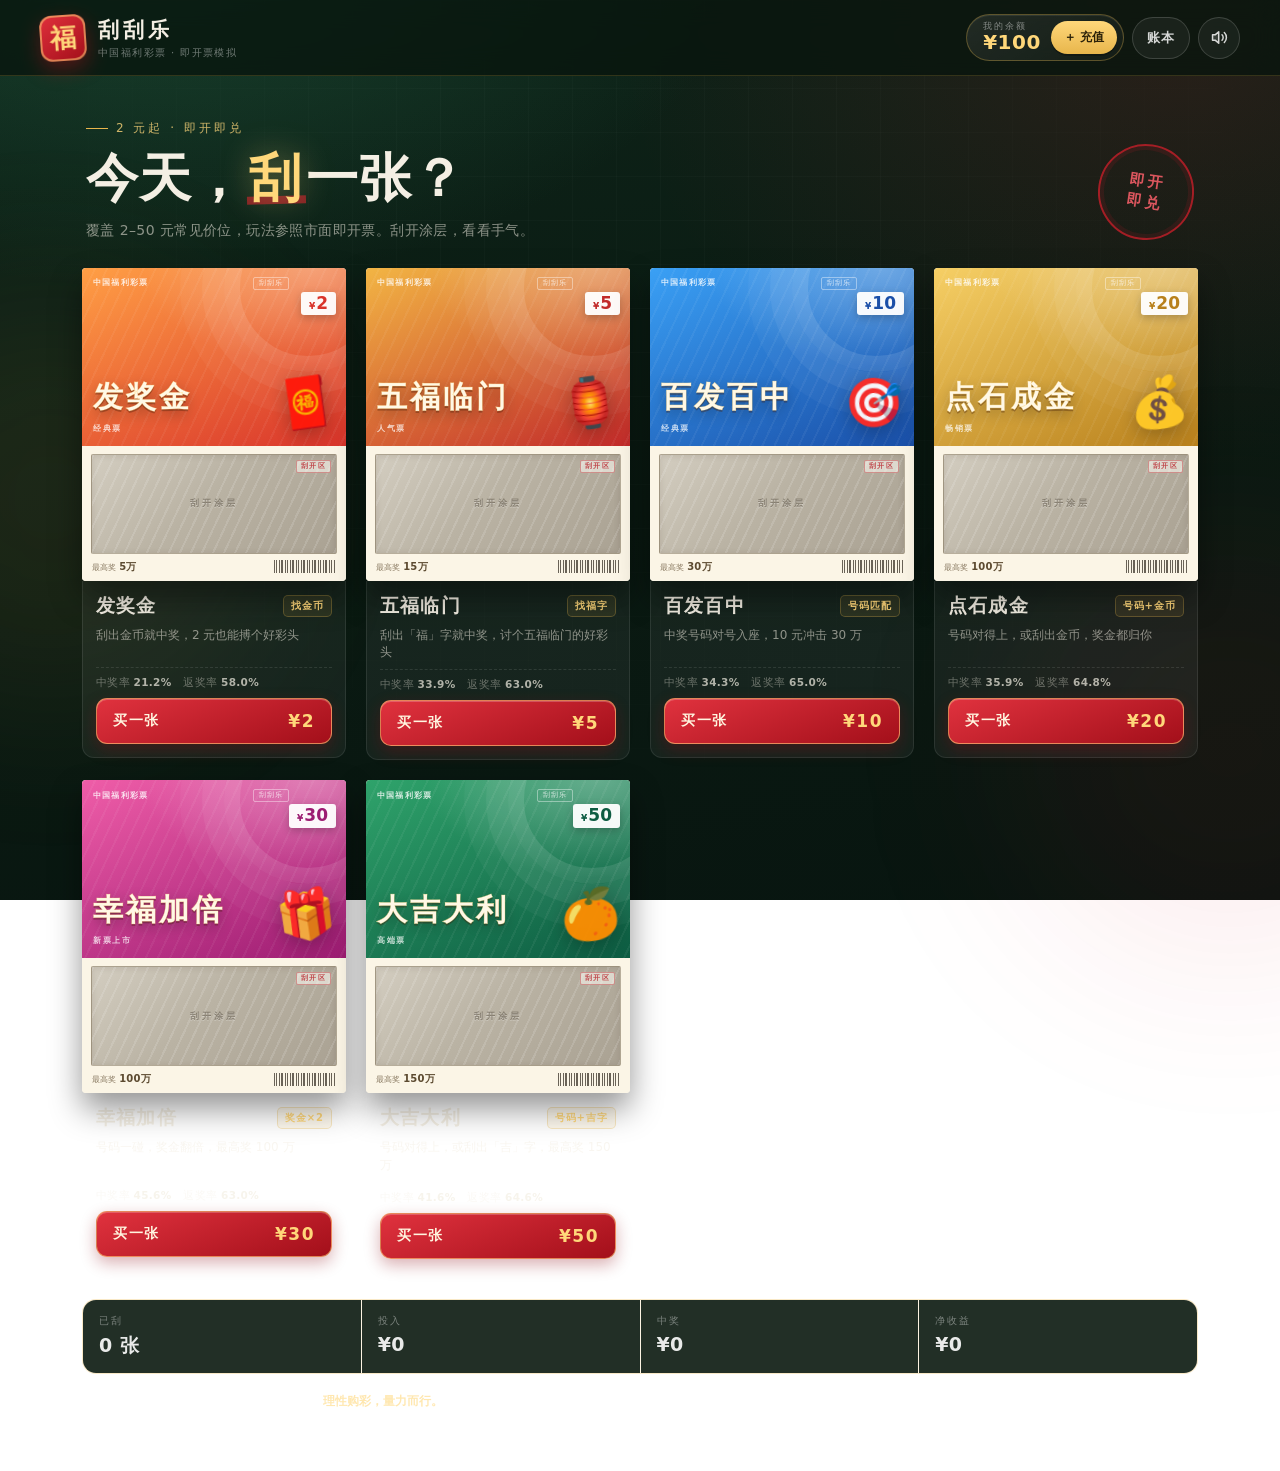
==== index.html @ f40cefd3 "feat: 福彩刮刮乐模拟器（竖版票面 + 真实玩法）" ====
<!DOCTYPE html>
<html lang="zh-CN">
<head>
  <meta charset="UTF-8">
  <meta name="viewport" content="width=device-width, initial-scale=1, viewport-fit=cover">
  <meta name="theme-color" content="#0c1f17">
  <title>福彩刮刮乐 · 模拟器</title>
  <link rel="stylesheet" href="styles.css">
</head>
<body>
  <div class="bg-glow bg-glow--left" aria-hidden="true"></div>
  <div class="bg-glow bg-glow--right" aria-hidden="true"></div>

  <header class="topbar">
    <div class="brand">
      <div class="brand-mark" aria-hidden="true">福</div>
      <div class="brand-text">
        <h1>刮刮乐</h1>
        <p>中国福利彩票 · 即开票模拟</p>
      </div>
    </div>

    <div class="topbar-actions">
      <div class="wallet" id="wallet">
        <div class="wallet-info">
          <span>我的余额</span>
          <strong id="balance">¥100</strong>
        </div>
        <button class="wallet-charge" id="btn-charge" type="button" title="模拟充值 100 元">＋ 充值</button>
      </div>
      <button class="icon-btn" id="btn-stats" type="button" title="我的刮奖账本" aria-label="打开我的刮奖账本">账本</button>
      <button class="icon-btn icon-btn--sound" id="btn-sound" type="button" title="开关音效" aria-label="关闭音效" aria-pressed="true">
        <svg viewBox="0 0 24 24" width="19" height="19" aria-hidden="true" fill="none" stroke="currentColor" stroke-width="1.9" stroke-linecap="round" stroke-linejoin="round">
          <path d="M11 4.8 6.4 8.6H3.2v6.8h3.2L11 19.2z" fill="currentColor" fill-opacity=".16"></path>
          <path class="wave" d="M15.2 8.6a4.8 4.8 0 0 1 0 6.8"></path>
          <path class="wave" d="M18.1 5.7a8.9 8.9 0 0 1 0 12.6"></path>
          <path class="mute" d="M15.4 9.4l5 5m0-5-5 5"></path>
        </svg>
      </button>
    </div>
  </header>

  <main>
    <section class="hero">
      <div class="hero-copy">
        <p class="hero-kicker"><span></span>2 元起 · 即开即兑</p>
        <h2>今天，<em>刮</em>一张？</h2>
        <p class="hero-sub">覆盖 2–50 元常见价位，玩法参照市面即开票。刮开涂层，看看手气。</p>
      </div>
      <div class="hero-seal" aria-hidden="true">
        <span>即开</span>
        <span>即兑</span>
      </div>
    </section>

    <section class="racks" id="racks" aria-label="在售刮刮乐"></section>

    <section class="ledger" aria-label="本局统计">
      <div class="ledger-item">
        <span>已刮</span>
        <b id="stat-count">0 张</b>
      </div>
      <div class="ledger-item">
        <span>投入</span>
        <b id="stat-spent">¥0</b>
      </div>
      <div class="ledger-item">
        <span>中奖</span>
        <b id="stat-won">¥0</b>
      </div>
      <div class="ledger-item">
        <span>净收益</span>
        <b id="stat-net">¥0</b>
      </div>
    </section>

    <p class="warn-note">
      <b>理性购彩，量力而行。</b>票种、面值与玩法参考市面常见即开票，图案和概率为模拟，不涉及任何真实交易；未满 18 周岁请勿购买彩票。
    </p>
  </main>

  <!-- ══════════ 刮卡弹层 ══════════ -->
  <div class="modal" id="play-modal" hidden>
    <div class="modal-backdrop" data-close-play></div>

    <div class="play-panel" role="dialog" aria-modal="true" aria-labelledby="ticket-name">
      <button class="close-btn" id="close-play" type="button" aria-label="关闭">✕</button>

      <div class="ticket" id="ticket">
        <div class="ticket-crown">
          <div class="ticket-head">
            <div class="ticket-brand">
              <span class="ticket-logo" aria-hidden="true">福</span>
              <div class="ticket-brand-text">
                <span class="ticket-brand-cn">中国福利彩票</span>
                <span class="ticket-brand-en">CHINA WELFARE LOTTERY</span>
              </div>
            </div>
            <div class="ticket-price" id="ticket-price">¥20</div>
          </div>

          <div class="ticket-title">
            <span class="ticket-series" id="ticket-series">畅销票</span>
            <h2 id="ticket-name">点石成金</h2>
            <p id="ticket-rule">中奖号码与我的号码相同，即中该号码下方所示奖金</p>
          </div>
        </div>

        <div class="ticket-scratch" id="ticket-scratch">
          <span class="scratch-tag">刮开区</span>
          <div class="ticket-face" id="ticket-face"></div>
          <canvas id="scratch-canvas" aria-label="刮开涂层"></canvas>
          <div class="scratch-hint" id="scratch-hint">
            <span class="hint-finger" aria-hidden="true">👆</span>
            <span>按住鼠标 / 手指刮开涂层</span>
          </div>
        </div>

        <div class="ticket-bottom">
          <div class="ticket-prize-line">
            <span>最高奖 <b id="ticket-top">100万</b></span>
            <span>兑奖期限 60 天</span>
          </div>
          <div class="ticket-code-row">
            <div class="barcode" id="ticket-barcode" aria-hidden="true"></div>
            <span class="ticket-sim">模拟票<br>仅供娱乐</span>
          </div>
          <div class="ticket-foot">
            <span>票号 <b id="ticket-sn">—</b></span>
            <span class="ticket-issue">中国福利彩票发行管理中心</span>
          </div>
        </div>
      </div>

      <div class="progress-line">
        <div class="progress-bar"><i id="progress-fill"></i></div>
        <span id="progress-text">已刮开 0%</span>
      </div>

      <div class="result-area" id="result-area" hidden>
        <div class="result-badge" id="result-badge"></div>
        <div class="result-actions" id="result-actions">
          <button class="btn btn-gold" id="btn-redeem" type="button" data-act="redeem">兑奖入账</button>
          <button class="btn btn-red" type="button" data-act="again">再来一张</button>
          <button class="btn btn-ghost" type="button" data-act="close">收手</button>
        </div>
      </div>
    </div>
  </div>

  <!-- ══════════ 账本弹层 ══════════ -->
  <div class="modal" id="stats-modal" hidden>
    <div class="modal-backdrop" data-close-stats></div>

    <div class="stats-panel" role="dialog" aria-modal="true" aria-labelledby="stats-title">
      <header class="stats-head">
        <div>
          <p class="stats-kicker">SCRATCH BOOK</p>
          <h2 id="stats-title">我的刮奖账本</h2>
        </div>
        <button class="close-btn close-btn--inline" id="close-stats" type="button" aria-label="关闭">✕</button>
      </header>

      <div class="stats-grid" id="stats-grid"></div>

      <section class="stats-section">
        <h3>票种战绩</h3>
        <div class="stats-table-wrap">
          <table class="stats-table">
            <thead>
              <tr><th>票种</th><th>张数</th><th>投入</th><th>中奖</th><th>净收益</th></tr>
            </thead>
            <tbody id="stats-by-ticket"></tbody>
          </table>
        </div>
      </section>

      <section class="stats-section">
        <h3>最近刮过</h3>
        <ul class="history-list" id="history-list"></ul>
      </section>

      <div class="stats-actions">
        <button class="btn btn-gold" id="btn-charge-stats" type="button">模拟充值 ¥100</button>
        <button class="btn btn-ghost" id="btn-reset" type="button">清空记录，重新开始</button>
      </div>

      <p class="stats-note">余额与记录仅保存在本机浏览器（localStorage）中。关闭页面不会丢失。</p>
    </div>
  </div>

  <div class="toast" id="toast" role="status" aria-live="polite"></div>
  <canvas class="confetti" id="confetti" aria-hidden="true"></canvas>

  <script src="app.js"></script>
</body>
</html>
---- styles.css ----
/* ═══════════════════════════════════════════════
   福彩刮刮乐 · 模拟器
   ═══════════════════════════════════════════════ */

:root {
  --bg: #0b1d14;
  --bg-soft: #10281c;
  --paper: #fbf5e6;
  --paper-warm: #f4ead4;
  --ink: #2b2318;
  --ink-soft: #6f624f;
  --red: #d21f2b;
  --red-deep: #9c1019;
  --gold: #e8b64c;
  --gold-light: #ffd77a;
  --gold-deep: #b58522;
  --green: #3fae7a;
  --line: rgba(43, 35, 24, 0.12);
  --radius: 16px;
  --shadow-lg: 0 30px 70px rgba(0, 0, 0, 0.5);
  --font-sans: "PingFang SC", "Hiragino Sans GB", "Microsoft YaHei",
    "Noto Sans SC", system-ui, -apple-system, sans-serif;
  --font-num: "Bahnschrift", "DIN Alternate", "Segoe UI", "PingFang SC",
    system-ui, sans-serif;
}

*,
*::before,
*::after {
  box-sizing: border-box;
}

[hidden] {
  display: none !important;
}

html {
  -webkit-text-size-adjust: 100%;
}

body {
  margin: 0;
  min-height: 100vh;
  background:
    radial-gradient(1000px 600px at 12% -8%, rgba(46, 128, 90, 0.35), transparent 60%),
    radial-gradient(900px 700px at 92% 4%, rgba(210, 31, 43, 0.14), transparent 62%),
    linear-gradient(170deg, #0e2419 0%, #0a1a12 55%, #081510 100%);
  background-attachment: fixed;
  color: #f4efe4;
  font-family: var(--font-sans);
  -webkit-font-smoothing: antialiased;
  overflow-x: hidden;
}

body::before {
  content: "";
  position: fixed;
  inset: 0;
  pointer-events: none;
  z-index: 0;
  background-image:
    linear-gradient(rgba(255, 255, 255, 0.018) 1px, transparent 1px),
    linear-gradient(90deg, rgba(255, 255, 255, 0.018) 1px, transparent 1px);
  background-size: 44px 44px;
  mask-image: radial-gradient(circle at 50% 20%, #000 20%, transparent 78%);
}

body.is-locked {
  overflow: hidden;
}

.bg-glow {
  position: fixed;
  border-radius: 50%;
  filter: blur(90px);
  pointer-events: none;
  z-index: 0;
  opacity: 0.5;
}

.bg-glow--left {
  width: 420px;
  height: 420px;
  left: -160px;
  top: 32%;
  background: rgba(232, 182, 76, 0.16);
}

.bg-glow--right {
  width: 460px;
  height: 460px;
  right: -180px;
  bottom: -80px;
  background: rgba(210, 31, 43, 0.14);
}

button {
  font-family: inherit;
  color: inherit;
}

/* ─────────── 顶部栏 ─────────── */

.topbar {
  position: sticky;
  top: 0;
  z-index: 30;
  display: flex;
  align-items: center;
  justify-content: space-between;
  gap: 16px;
  flex-wrap: wrap;
  padding: 14px clamp(16px, 4vw, 40px);
  background: rgba(8, 21, 14, 0.78);
  border-bottom: 1px solid rgba(232, 182, 76, 0.18);
  backdrop-filter: blur(14px);
  -webkit-backdrop-filter: blur(14px);
}

.brand {
  display: flex;
  align-items: center;
  gap: 12px;
}

.brand-mark {
  width: 46px;
  height: 46px;
  display: grid;
  place-items: center;
  border-radius: 12px;
  background: linear-gradient(145deg, #e0303c, #a30f1a);
  color: var(--gold-light);
  font-size: 26px;
  font-weight: 900;
  box-shadow:
    inset 0 0 0 2px rgba(255, 215, 122, 0.55),
    0 8px 20px rgba(163, 15, 26, 0.45);
  transform: rotate(-4deg);
}

.brand-text h1 {
  margin: 0;
  font-size: 21px;
  letter-spacing: 4px;
  font-weight: 900;
}

.brand-text p {
  margin: 2px 0 0;
  font-size: 10px;
  letter-spacing: 1.4px;
  color: rgba(255, 255, 255, 0.42);
}

.topbar-actions {
  display: flex;
  align-items: center;
  gap: 8px;
  flex-wrap: wrap;
}

.wallet {
  display: flex;
  align-items: center;
  gap: 10px;
  padding: 6px 6px 6px 16px;
  border-radius: 999px;
  background: linear-gradient(145deg, rgba(255, 255, 255, 0.09), rgba(255, 255, 255, 0.03));
  border: 1px solid rgba(232, 182, 76, 0.32);
  box-shadow: inset 0 1px 0 rgba(255, 255, 255, 0.08);
}

.wallet-info {
  display: flex;
  flex-direction: column;
  line-height: 1.15;
}

.wallet-info span {
  font-size: 9px;
  letter-spacing: 2px;
  color: rgba(255, 255, 255, 0.45);
}

.wallet-info strong {
  font-family: var(--font-num);
  font-size: 20px;
  color: var(--gold-light);
  letter-spacing: 0.5px;
}

.wallet.is-bumping strong {
  animation: bump 0.5s ease;
}

.wallet.is-shaking {
  animation: shake 0.4s ease;
  border-color: rgba(224, 71, 82, 0.8);
}

.wallet-charge {
  border: 0;
  border-radius: 999px;
  padding: 8px 13px;
  font-size: 12px;
  font-weight: 700;
  cursor: pointer;
  color: #2b2109;
  background: linear-gradient(180deg, var(--gold-light), var(--gold));
  box-shadow: 0 2px 0 rgba(0, 0, 0, 0.25);
  transition: transform 0.15s ease, filter 0.15s ease;
}

.wallet-charge:hover {
  filter: brightness(1.06);
  transform: translateY(-1px);
}

.wallet-charge:active {
  transform: translateY(1px);
}

.icon-btn {
  height: 42px;
  min-width: 42px;
  padding: 0 14px;
  border-radius: 999px;
  border: 1px solid rgba(255, 255, 255, 0.16);
  background: rgba(255, 255, 255, 0.05);
  color: rgba(255, 255, 255, 0.82);
  font-size: 13px;
  font-weight: 600;
  letter-spacing: 1px;
  cursor: pointer;
  transition: background 0.15s ease, border-color 0.15s ease, transform 0.15s ease;
}

.icon-btn:hover {
  background: rgba(255, 255, 255, 0.1);
  border-color: rgba(232, 182, 76, 0.5);
}

.icon-btn:active {
  transform: scale(0.96);
}

.icon-btn--sound {
  display: grid;
  place-items: center;
  padding: 0;
  min-width: 42px;
}

.icon-btn--sound svg {
  display: block;
}

.icon-btn--sound .wave,
.icon-btn--sound .mute {
  transition: opacity 0.15s ease;
}

.icon-btn--sound .mute {
  opacity: 0;
}

.icon-btn--sound.is-off .wave {
  opacity: 0;
}

.icon-btn--sound.is-off .mute {
  opacity: 1;
}

.icon-btn.is-off {
  opacity: 0.55;
}

/* ─────────── 主体 ─────────── */

main {
  position: relative;
  z-index: 1;
  width: min(1180px, 100%);
  margin: 0 auto;
  padding: clamp(22px, 4vw, 44px) clamp(16px, 4vw, 32px) 40px;
}

.hero {
  display: flex;
  align-items: flex-end;
  justify-content: space-between;
  gap: 24px;
  margin-bottom: 28px;
  padding: 0 4px;
}

.hero-kicker {
  display: flex;
  align-items: center;
  gap: 8px;
  margin: 0 0 12px;
  font-size: 12px;
  letter-spacing: 3px;
  color: rgba(255, 215, 122, 0.8);
}

.hero-kicker span {
  width: 22px;
  height: 1px;
  background: var(--gold);
  display: inline-block;
}

.hero h2 {
  margin: 0;
  font-size: clamp(34px, 5.2vw, 52px);
  line-height: 1.12;
  letter-spacing: 1px;
  font-weight: 900;
}

.hero h2 em {
  font-style: normal;
  color: var(--gold-light);
  position: relative;
  padding: 0 4px;
  text-shadow: 0 0 32px rgba(255, 215, 122, 0.4);
}

.hero h2 em::after {
  content: "";
  position: absolute;
  left: 2px;
  right: 0;
  bottom: 4px;
  height: 8px;
  background: rgba(210, 31, 43, 0.6);
  z-index: -1;
  transform: rotate(-1.5deg);
}

.hero-sub {
  margin: 14px 0 0;
  font-size: 14px;
  color: rgba(244, 239, 228, 0.55);
  letter-spacing: 0.4px;
}

.hero-seal {
  flex: none;
  width: 96px;
  height: 96px;
  display: grid;
  place-content: center;
  gap: 2px;
  border: 2px solid rgba(210, 31, 43, 0.75);
  border-radius: 50%;
  color: rgba(230, 90, 98, 0.95);
  font-size: 15px;
  font-weight: 900;
  letter-spacing: 3px;
  text-align: center;
  transform: rotate(8deg);
  box-shadow: inset 0 0 0 4px rgba(210, 31, 43, 0.12);
  animation: sealFloat 6s ease-in-out infinite;
}

/* ─────────── 票架 ─────────── */

.racks {
  display: grid;
  grid-template-columns: repeat(auto-fill, minmax(252px, 1fr));
  gap: 18px;
}

.ticket-card {
  position: relative;
  display: flex;
  flex-direction: column;
  border-radius: var(--radius);
  overflow: hidden;
  background: var(--paper);
  color: var(--ink);
  box-shadow:
    0 1px 0 rgba(255, 255, 255, 0.5) inset,
    0 18px 40px rgba(0, 0, 0, 0.38);
  transform: translateY(0);
  transition: transform 0.22s ease, box-shadow 0.22s ease;
  animation: cardIn 0.5s cubic-bezier(0.2, 0.7, 0.3, 1) both;
  animation-delay: calc(var(--i, 0) * 55ms);
}

.ticket-card:hover {
  transform: translateY(-5px);
  box-shadow:
    0 1px 0 rgba(255, 255, 255, 0.5) inset,
    0 26px 52px rgba(0, 0, 0, 0.46);
}

.card-art {
  position: relative;
  height: 126px;
  overflow: hidden;
  background:
    radial-gradient(120% 140% at 82% 18%, rgba(255, 255, 255, 0.34), transparent 52%),
    linear-gradient(135deg, var(--a), var(--b));
  isolation: isolate;
}

.card-art::before {
  content: "";
  position: absolute;
  width: 190px;
  height: 190px;
  right: -58px;
  bottom: -96px;
  border-radius: 50%;
  border: 16px solid rgba(255, 255, 255, 0.13);
  box-shadow:
    0 0 0 22px rgba(255, 255, 255, 0.07),
    0 0 0 44px rgba(255, 255, 255, 0.045);
}

.card-art::after {
  content: "";
  position: absolute;
  inset: 0;
  background-image: repeating-linear-gradient(
    115deg,
    rgba(255, 255, 255, 0.07) 0 2px,
    transparent 2px 11px
  );
  mix-blend-mode: overlay;
}

.card-emoji {
  position: absolute;
  right: 58px;
  top: 50%;
  transform: translateY(-50%) rotate(-8deg);
  font-size: 62px;
  line-height: 1;
  filter: drop-shadow(0 8px 14px rgba(0, 0, 0, 0.28));
  z-index: 1;
}

.card-price {
  position: absolute;
  top: 12px;
  right: 12px;
  z-index: 2;
  display: flex;
  align-items: baseline;
  gap: 1px;
  padding: 5px 11px 6px;
  border-radius: 10px;
  background: rgba(255, 255, 255, 0.94);
  color: var(--b);
  font-family: var(--font-num);
  font-size: 24px;
  font-weight: 800;
  line-height: 1;
  box-shadow: 0 6px 16px rgba(0, 0, 0, 0.22);
}

.card-price i {
  font-style: normal;
  font-size: 13px;
  font-weight: 700;
}

.card-series {
  position: absolute;
  left: 14px;
  top: 14px;
  z-index: 2;
  font-size: 10px;
  letter-spacing: 1.6px;
  font-weight: 700;
  color: rgba(255, 255, 255, 0.85);
  padding: 4px 8px;
  border: 1px solid rgba(255, 255, 255, 0.32);
  border-radius: 5px;
  backdrop-filter: blur(4px);
}

.card-badge {
  position: absolute;
  left: 14px;
  bottom: 12px;
  z-index: 2;
  padding: 4px 10px;
  font-size: 11px;
  color: #4a3510;
  background: linear-gradient(180deg, #ffe9a9, #f2c65e);
  border-radius: 999px;
  box-shadow: 0 4px 12px rgba(0, 0, 0, 0.25);
}

.card-badge b {
  font-family: var(--font-num);
  font-size: 13px;
  letter-spacing: 0.3px;
}

.card-body {
  display: flex;
  flex-direction: column;
  flex: 1;
  gap: 10px;
  padding: 15px 16px 16px;
}

.card-title-row {
  display: flex;
  align-items: center;
  justify-content: space-between;
  gap: 8px;
}

.card-title-row h3 {
  margin: 0;
  font-size: 21px;
  letter-spacing: 1.5px;
  font-weight: 900;
  color: #2a2014;
}

.card-play {
  flex: none;
  font-size: 10px;
  letter-spacing: 1px;
  color: var(--b);
  background: color-mix(in srgb, var(--a) 12%, transparent);
  border: 1px solid color-mix(in srgb, var(--a) 26%, transparent);
  padding: 3px 7px;
  border-radius: 5px;
  font-weight: 700;
}

.card-tagline {
  margin: 0;
  min-height: 2.9em;
  font-size: 12.5px;
  line-height: 1.45;
  color: var(--ink-soft);
}

.card-meta {
  display: flex;
  gap: 12px;
  font-size: 10.5px;
  color: #8a7a62;
  letter-spacing: 0.3px;
  border-top: 1px dashed rgba(43, 35, 24, 0.14);
  padding-top: 8px;
}

.card-meta b {
  color: #5c4a30;
  font-weight: 700;
}

.buy-btn {
  margin-top: auto;
  display: flex;
  align-items: center;
  justify-content: space-between;
  gap: 8px;
  width: 100%;
  min-height: 46px;
  padding: 0 16px;
  border: 1px solid rgba(255, 215, 122, 0.55);
  border-radius: 11px;
  background: linear-gradient(160deg, #e0323e, #a30f1a);
  color: #fff5df;
  font-size: 14px;
  font-weight: 800;
  letter-spacing: 1.5px;
  cursor: pointer;
  box-shadow:
    inset 0 1px 0 rgba(255, 255, 255, 0.22),
    0 6px 16px rgba(140, 12, 22, 0.32);
  transition: filter 0.16s ease, transform 0.16s ease;
}

.buy-btn b {
  font-family: var(--font-num);
  font-size: 17px;
  color: var(--gold-light);
}

.buy-btn:hover {
  filter: brightness(1.08);
  transform: translateY(-1px);
}

.buy-btn:active {
  transform: translateY(1px);
}

.buy-btn.is-insufficient {
  background: linear-gradient(160deg, #4a453c, #2f2b25);
  border-color: rgba(255, 255, 255, 0.1);
  color: rgba(255, 255, 255, 0.5);
  box-shadow: none;
}

.buy-btn.is-insufficient b {
  color: rgba(255, 255, 255, 0.35);
}

/* ─────────── 统计条 ─────────── */

.ledger {
  display: grid;
  grid-template-columns: repeat(4, 1fr);
  gap: 1px;
  margin-top: 26px;
  border-radius: 14px;
  overflow: hidden;
  background: rgba(232, 182, 76, 0.16);
  border: 1px solid rgba(232, 182, 76, 0.18);
}

.ledger-item {
  display: flex;
  flex-direction: column;
  gap: 5px;
  padding: 14px 16px;
  background: rgba(10, 26, 18, 0.9);
}

.ledger-item span {
  font-size: 10px;
  letter-spacing: 2px;
  color: rgba(255, 255, 255, 0.4);
}

.ledger-item b {
  font-family: var(--font-num);
  font-size: 19px;
  letter-spacing: 0.4px;
  color: rgba(255, 255, 255, 0.9);
}

.ledger-item b.is-gain {
  color: #6fe0a8;
}

.ledger-item b.is-loss {
  color: #ff8b93;
}

.warn-note {
  margin: 18px auto 0;
  max-width: 640px;
  text-align: center;
  font-size: 11.5px;
  line-height: 1.7;
  color: rgba(255, 255, 255, 0.34);
}

.warn-note b {
  color: rgba(255, 215, 122, 0.6);
  font-weight: 600;
}

/* ─────────── 弹层通用 ─────────── */

.modal {
  position: fixed;
  inset: 0;
  z-index: 50;
  display: grid;
  place-items: center;
  padding: clamp(8px, 3vw, 24px);
  overflow-y: auto;
  overscroll-behavior: contain;
}

.modal-backdrop {
  position: fixed;
  inset: 0;
  background: rgba(4, 12, 8, 0.8);
  backdrop-filter: blur(7px);
  -webkit-backdrop-filter: blur(7px);
  animation: fadeIn 0.25s ease both;
}

.play-panel {
  position: relative;
  z-index: 1;
  width: min(660px, 100%);
  -webkit-user-select: none;
  user-select: none;
  max-height: calc(100dvh - 24px);
  overflow-y: auto;
  padding: 34px 18px 18px;
  border-radius: 22px;
  background:
    radial-gradient(120% 80% at 50% 0%, rgba(232, 182, 76, 0.13), transparent 60%),
    rgba(9, 23, 16, 0.94);
  border: 1px solid rgba(232, 182, 76, 0.26);
  box-shadow: var(--shadow-lg);
  animation: panelIn 0.32s cubic-bezier(0.2, 0.8, 0.3, 1) both;
  scrollbar-width: thin;
}

.close-btn {
  position: absolute;
  top: 8px;
  right: 10px;
  z-index: 6;
  width: 30px;
  height: 30px;
  display: grid;
  place-items: center;
  border: 1px solid rgba(255, 255, 255, 0.14);
  border-radius: 50%;
  background: rgba(255, 255, 255, 0.06);
  color: rgba(255, 255, 255, 0.65);
  font-size: 13px;
  cursor: pointer;
  transition: background 0.15s ease, color 0.15s ease;
}

.close-btn:hover {
  background: rgba(255, 255, 255, 0.14);
  color: #fff;
}

.close-btn--inline {
  position: static;
  flex: none;
  width: 34px;
  height: 34px;
  border-color: rgba(43, 35, 24, 0.16);
  color: #6f624f;
  background: rgba(43, 35, 24, 0.05);
}

.close-btn--inline:hover {
  background: rgba(43, 35, 24, 0.1);
  color: #2b2318;
}

/* ─────────── 票面 ─────────── */

.ticket {
  position: relative;
  border-radius: 14px;
  padding: 14px 16px 12px;
  background:
    radial-gradient(120% 100% at 50% 0%, #fffdf6, transparent 55%),
    repeating-linear-gradient(
      0deg,
      transparent 0 23px,
      rgba(120, 95, 55, 0.028) 23px 24px
    ),
    var(--paper);
  color: var(--ink);
  box-shadow:
    inset 0 0 0 1px rgba(255, 255, 255, 0.7),
    inset 0 0 60px rgba(196, 160, 95, 0.14),
    0 14px 34px rgba(0, 0, 0, 0.35);
}

.ticket::before,
.ticket::after {
  content: "";
  position: absolute;
  top: 50%;
  width: 16px;
  height: 16px;
  border-radius: 50%;
  background: #0b1d14;
  box-shadow: inset 0 0 0 1px rgba(232, 182, 76, 0.2);
  transform: translateY(-50%);
  z-index: 3;
  pointer-events: none;
}

.ticket::before {
  left: -8px;
}

.ticket::after {
  right: -8px;
}

.ticket-head {
  display: flex;
  align-items: center;
  justify-content: space-between;
  gap: 12px;
  padding-bottom: 8px;
  border-bottom: 1px solid rgba(210, 31, 43, 0.16);
}

.ticket-brand {
  display: flex;
  flex-direction: column;
  gap: 1px;
  line-height: 1.2;
}

.ticket-brand-cn {
  font-size: 12px;
  font-weight: 800;
  letter-spacing: 3px;
  color: var(--red);
}

.ticket-brand-en {
  font-size: 7px;
  letter-spacing: 1.3px;
  color: #a99a80;
}

.ticket-price {
  padding: 3px 12px;
  border-radius: 7px;
  background: linear-gradient(160deg, var(--red), var(--red-deep));
  color: var(--gold-light);
  font-family: var(--font-num);
  font-size: 19px;
  font-weight: 800;
  letter-spacing: 0.5px;
  box-shadow: 0 3px 8px rgba(156, 16, 25, 0.28);
}

.ticket-title {
  padding: 10px 0 12px;
  text-align: center;
}

.ticket-title h2 {
  margin: 0;
  font-size: clamp(24px, 4.6vw, 32px);
  font-weight: 900;
  letter-spacing: 6px;
  color: var(--ticket-accent, var(--red));
  text-shadow: 0 1px 0 rgba(255, 255, 255, 0.7);
}

.ticket-title p {
  margin: 5px 0 0;
  font-size: 11px;
  line-height: 1.5;
  color: #8a7a62;
  letter-spacing: 0.4px;
}

.scratch-tag {
  position: absolute;
  top: 9px;
  right: 10px;
  z-index: 4;
  padding: 3px 8px;
  border: 1px solid rgba(210, 31, 43, 0.42);
  border-radius: 4px;
  background: rgba(255, 253, 246, 0.62);
  color: rgba(184, 28, 36, 0.85);
  font-size: 9px;
  font-weight: 800;
  letter-spacing: 2px;
  pointer-events: none;
}

.ticket-scratch {
  position: relative;
  min-height: 282px;
  border-radius: 11px;
  overflow: hidden;
  background:
    radial-gradient(90% 90% at 50% 0%, #fffdf7, transparent 70%),
    #efe5cf;
  box-shadow:
    inset 0 0 0 1px rgba(150, 120, 70, 0.2),
    inset 0 2px 10px rgba(150, 120, 70, 0.1);
}

.ticket-face {
  min-height: 282px;
  padding: 13px;
  animation: faceIn 0.4s ease both;
}

#scratch-canvas {
  position: absolute;
  inset: 0;
  width: 100%;
  height: 100%;
  z-index: 2;
  border-radius: inherit;
  touch-action: none;
  cursor: crosshair;
  transition: opacity 0.36s ease, transform 0.36s ease, filter 0.36s ease;
}

#scratch-canvas.is-fading {
  opacity: 0;
  transform: scale(1.025);
  filter: blur(3px);
  pointer-events: none;
}

.scratch-hint {
  position: absolute;
  left: 50%;
  bottom: 12px;
  z-index: 3;
  transform: translateX(-50%);
  display: flex;
  align-items: center;
  gap: 7px;
  padding: 7px 14px;
  border-radius: 999px;
  background: rgba(24, 20, 14, 0.55);
  color: rgba(255, 255, 255, 0.9);
  font-size: 11.5px;
  letter-spacing: 0.6px;
  white-space: nowrap;
  pointer-events: none;
  backdrop-filter: blur(3px);
  animation: hintPulse 2s ease-in-out infinite;
}

.hint-finger {
  font-size: 15px;
  animation: fingerSwipe 1.6s ease-in-out infinite;
}

.ticket-foot {
  display: flex;
  align-items: center;
  justify-content: space-between;
  gap: 12px;
  padding-top: 9px;
  margin-top: 10px;
  border-top: 1px dashed rgba(43, 35, 24, 0.18);
  font-size: 10.5px;
  color: #9b8b71;
  letter-spacing: 0.4px;
}

.ticket-foot b {
  color: #5c4a30;
  font-family: var(--font-num);
  letter-spacing: 1px;
  font-weight: 700;
}

.foot-mid {
  color: #b3a488;
}

/* ─────────── 三种玩法票面 ─────────── */

.play-mat {
  display: flex;
  flex-direction: column;
  gap: 8px;
  min-height: 254px;
  justify-content: center;
}

.match-head {
  display: flex;
  align-items: stretch;
  gap: 8px;
}

.match-head .win-row {
  flex: 1;
  min-width: 0;
}

.multi-box {
  flex: none;
  display: flex;
  flex-direction: column;
  align-items: center;
  justify-content: center;
  gap: 1px;
  min-width: 74px;
  padding: 3px 9px;
  border-radius: 10px;
  border: 1px solid rgba(163, 35, 125, 0.3);
  background: linear-gradient(160deg, #fbe1ec, #f3c0d8);
}

.multi-box span {
  font-size: 9px;
  letter-spacing: 1.5px;
  color: #93416d;
}

.multi-box b {
  font-family: var(--font-num);
  font-size: 21px;
  line-height: 1.1;
  color: #a3237d;
}

.win-row {
  display: flex;
  align-items: center;
  justify-content: center;
  gap: 12px;
  padding: 7px 12px;
  border: 1px dashed rgba(210, 31, 43, 0.38);
  border-radius: 10px;
  background: linear-gradient(90deg, rgba(210, 31, 43, 0.06), rgba(232, 182, 76, 0.16));
}

.win-label {
  font-size: 11px;
  font-weight: 800;
  letter-spacing: 2px;
  color: var(--red);
}

.win-bubble {
  font-family: var(--font-num);
  font-size: 25px;
  font-weight: 800;
  letter-spacing: 2px;
  color: #fff7e6;
  background: linear-gradient(160deg, #dd2a36, #a30f1a);
  padding: 0 12px;
  border-radius: 7px;
  box-shadow: 0 3px 8px rgba(156, 16, 25, 0.25);
}

.my-label {
  text-align: center;
  font-size: 10px;
  letter-spacing: 3px;
  color: #a08f73;
  margin-top: 1px;
}

.num-grid {
  display: grid;
  grid-template-columns: repeat(3, 1fr);
  gap: 8px;
}

.num-grid.is-four {
  grid-template-columns: repeat(4, 1fr);
  gap: 7px;
}

.num-grid.is-four .num-cell {
  min-height: 56px;
  padding: 5px 2px;
}

.num-grid.is-four .num {
  font-size: 18px;
  letter-spacing: 0.5px;
}

.num-grid.is-four .amt {
  font-size: 9.5px;
}

.num-cell,
.symbol-cell {
  display: flex;
  flex-direction: column;
  align-items: center;
  justify-content: center;
  gap: 2px;
  min-height: 62px;
  padding: 6px 4px;
  border: 1px solid #e7dcc4;
  border-radius: 9px;
  background: #fffdf6;
  box-shadow: inset 0 1px 0 #fff;
}

.num {
  font-family: var(--font-num);
  font-size: 21px;
  font-weight: 800;
  letter-spacing: 1.5px;
  color: #3a2f20;
  line-height: 1;
}

.amt {
  font-family: var(--font-num);
  font-size: 10.5px;
  font-weight: 700;
  color: #ad8936;
  letter-spacing: 0.2px;
}

.symbol-grid {
  display: grid;
  grid-template-columns: repeat(3, 1fr);
  gap: 9px;
  align-content: center;
  min-height: 254px;
}

.symbol-cell {
  min-height: 78px;
  gap: 4px;
}

.sym {
  font-size: 27px;
  line-height: 1.1;
  filter: drop-shadow(0 2px 2px rgba(0, 0, 0, 0.12));
}

.sym.is-char {
  font-family: "STKaiti", "KaiTi", "Songti SC", "SimSun", serif;
  font-size: 30px;
  font-weight: 700;
  line-height: 1;
  color: #a5762a;
}

.symbol-cell.is-hit .sym.is-char {
  color: #b81c24;
}

.find-mat {
  display: flex;
  flex-direction: column;
  justify-content: center;
  gap: 9px;
  min-height: 254px;
}

.find-hint {
  margin: 0;
  text-align: center;
  font-size: 10.5px;
  letter-spacing: 1.5px;
  color: #a08f73;
}

.find-grid {
  display: grid;
  grid-template-columns: repeat(3, 1fr);
  gap: 9px;
}

.find-grid .symbol-cell {
  min-height: 72px;
}

.bonus-row {
  display: grid;
  grid-template-columns: 32px 1fr;
  align-items: center;
  gap: 7px;
  margin-top: 1px;
}

.bonus-label {
  font-size: 9px;
  line-height: 1.3;
  letter-spacing: 1px;
  text-align: center;
  color: #a08f73;
  writing-mode: vertical-rl;
}

.bonus-grid {
  display: grid;
  grid-template-columns: repeat(2, 1fr);
  gap: 7px;
}

.bonus-cell {
  min-height: 54px;
}

.triple-grid {
  display: flex;
  flex-direction: column;
  gap: 8px;
  justify-content: center;
  min-height: 254px;
}

.triple-row {
  display: grid;
  grid-template-columns: repeat(3, 1fr) auto;
  align-items: center;
  gap: 4px;
  padding: 5px 10px;
  border: 1px solid #e7dcc4;
  border-radius: 9px;
  background: #fffdf6;
  box-shadow: inset 0 1px 0 #fff;
}

.tsym {
  text-align: center;
  font-size: 24px;
  line-height: 1.2;
  filter: drop-shadow(0 2px 2px rgba(0, 0, 0, 0.1));
}

.row-amt {
  font-family: var(--font-num);
  font-size: 11.5px;
  font-weight: 800;
  color: #ad8936;
  text-align: right;
  min-width: 66px;
}

.num-cell.is-hit,
.symbol-cell.is-hit,
.triple-row.is-hit {
  border-color: rgba(232, 182, 76, 0.9);
  background: linear-gradient(180deg, #fff9e3, #ffe9a9);
  box-shadow:
    0 0 0 2px rgba(232, 182, 76, 0.35),
    0 6px 16px rgba(200, 150, 45, 0.3),
    inset 0 1px 0 #fffdf2;
}

.ticket.is-settled .num-cell.is-hit,
.ticket.is-settled .symbol-cell.is-hit,
.ticket.is-settled .triple-row.is-hit {
  animation: hitPop 0.55s cubic-bezier(0.2, 1.4, 0.4, 1) both;
}

/* ─────────── 进度 & 结果 ─────────── */

.progress-line {
  display: flex;
  align-items: center;
  gap: 10px;
  margin-top: 12px;
  padding: 0 4px;
  font-size: 11px;
  letter-spacing: 0.6px;
  color: rgba(255, 255, 255, 0.5);
}

.progress-bar {
  flex: 1;
  height: 5px;
  border-radius: 99px;
  background: rgba(255, 255, 255, 0.1);
  overflow: hidden;
}

.progress-bar i {
  display: block;
  width: 0;
  height: 100%;
  border-radius: inherit;
  background: linear-gradient(90deg, #e8a33c, #ffd77a);
  box-shadow: 0 0 10px rgba(255, 215, 122, 0.6);
  transition: width 0.18s ease;
}

.result-area {
  margin-top: 12px;
  padding: 12px;
  border-radius: 14px;
  background: rgba(255, 255, 255, 0.04);
  border: 1px solid rgba(255, 255, 255, 0.08);
  animation: resultIn 0.34s cubic-bezier(0.2, 0.8, 0.3, 1) both;
}

.result-area.is-win {
  border-color: rgba(232, 182, 76, 0.5);
  background:
    radial-gradient(120% 140% at 50% 0%, rgba(232, 182, 76, 0.22), transparent 65%),
    rgba(232, 182, 76, 0.06);
  box-shadow: 0 0 34px rgba(232, 182, 76, 0.12);
}

.result-badge {
  display: flex;
  align-items: center;
  justify-content: center;
  gap: 12px;
  flex-wrap: wrap;
  padding: 2px 0 10px;
  text-align: center;
}

.result-kicker {
  font-size: 13px;
  font-weight: 800;
  letter-spacing: 3px;
  color: rgba(255, 255, 255, 0.65);
}

.result-area.is-win .result-kicker {
  color: var(--gold-light);
}

.result-amount {
  font-family: var(--font-num);
  font-size: 30px;
  font-weight: 900;
  letter-spacing: 0.5px;
  color: var(--gold-light);
  text-shadow: 0 0 24px rgba(255, 215, 122, 0.35);
  line-height: 1;
}

.result-amount.is-muted {
  font-size: 16px;
  font-weight: 600;
  letter-spacing: 2px;
  color: rgba(255, 255, 255, 0.45);
  text-shadow: none;
}

.result-tag {
  padding: 3px 9px;
  border-radius: 999px;
  border: 1px solid rgba(232, 182, 76, 0.36);
  background: rgba(232, 182, 76, 0.14);
  color: var(--gold-light);
  font-size: 10.5px;
  font-weight: 700;
  letter-spacing: 1px;
}

.result-actions {
  display: flex;
  gap: 8px;
  flex-wrap: wrap;
}

.btn {
  flex: 1;
  min-width: 112px;
  min-height: 44px;
  padding: 0 16px;
  border-radius: 10px;
  border: 1px solid transparent;
  font-size: 13.5px;
  font-weight: 800;
  letter-spacing: 1px;
  cursor: pointer;
  transition: filter 0.15s ease, transform 0.15s ease, opacity 0.15s ease;
}

.btn:hover {
  filter: brightness(1.08);
}

.btn:active {
  transform: scale(0.985);
}

.btn:disabled {
  cursor: default;
  filter: none;
  opacity: 0.65;
}

.btn-gold {
  color: #332507;
  background: linear-gradient(180deg, #ffe08e, #e8b64c);
  border-color: rgba(255, 224, 142, 0.7);
  box-shadow: 0 5px 14px rgba(232, 182, 76, 0.24);
}

.btn-red {
  color: #fff4e0;
  background: linear-gradient(160deg, #e0323e, #a30f1a);
  border-color: rgba(255, 215, 122, 0.4);
  box-shadow: 0 5px 14px rgba(140, 12, 22, 0.3);
}

.btn-ghost {
  color: rgba(255, 255, 255, 0.7);
  background: rgba(255, 255, 255, 0.05);
  border-color: rgba(255, 255, 255, 0.14);
}

/* ─────────── 账本 ─────────── */

.stats-panel {
  position: relative;
  z-index: 1;
  width: min(720px, 100%);
  max-height: calc(100dvh - 24px);
  overflow-y: auto;
  padding: clamp(18px, 3.5vw, 28px);
  border-radius: 20px;
  background:
    radial-gradient(120% 90% at 100% 0%, rgba(232, 182, 76, 0.2), transparent 55%),
    var(--paper);
  color: var(--ink);
  box-shadow: var(--shadow-lg);
  animation: panelIn 0.3s cubic-bezier(0.2, 0.8, 0.3, 1) both;
  scrollbar-width: thin;
}

.stats-head {
  display: flex;
  align-items: flex-start;
  justify-content: space-between;
  gap: 16px;
  padding-bottom: 14px;
  border-bottom: 1px solid rgba(43, 35, 24, 0.12);
}

.stats-kicker {
  margin: 0 0 5px;
  font-size: 9px;
  letter-spacing: 3px;
  font-weight: 800;
  color: var(--gold-deep);
}

.stats-head h2 {
  margin: 0;
  font-size: clamp(21px, 3.6vw, 26px);
  letter-spacing: 2px;
  font-weight: 900;
}

.stats-grid {
  display: grid;
  grid-template-columns: repeat(3, 1fr);
  gap: 9px;
  margin: 16px 0 20px;
}

.stat-card {
  padding: 11px 13px;
  border-radius: 11px;
  background: linear-gradient(180deg, #fbf4e3, #f2e8d2);
  border: 1px solid rgba(43, 35, 24, 0.08);
  box-shadow: inset 0 1px 0 #fff;
}

.stat-card span {
  display: block;
  font-size: 10px;
  letter-spacing: 1.5px;
  color: #8a7a62;
  margin-bottom: 4px;
}

.stat-card b {
  font-family: var(--font-num);
  font-size: 21px;
  font-weight: 800;
  letter-spacing: 0.3px;
  color: #2b2318;
}

.stat-card b.is-gain {
  color: #1a7d52;
}

.stat-card b.is-loss {
  color: #b81c24;
}

.stats-section {
  margin-bottom: 18px;
}

.stats-section h3 {
  margin: 0 0 8px;
  font-size: 12px;
  letter-spacing: 2px;
  color: #6f624f;
  font-weight: 800;
}

.stats-table-wrap {
  overflow-x: auto;
  border-radius: 10px;
  border: 1px solid rgba(43, 35, 24, 0.1);
  background: #fffdf7;
}

.stats-table {
  width: 100%;
  border-collapse: collapse;
  font-size: 11.5px;
  white-space: nowrap;
}

.stats-table th,
.stats-table td {
  padding: 8px 11px;
  text-align: right;
  border-bottom: 1px solid rgba(43, 35, 24, 0.07);
}

.stats-table th:first-child,
.stats-table td:first-child {
  text-align: left;
}

.stats-table th {
  font-size: 10px;
  letter-spacing: 1px;
  color: #95876f;
  font-weight: 700;
  background: #f6eeda;
}

.stats-table tbody tr:last-child td {
  border-bottom: 0;
}

.stats-table td {
  font-family: var(--font-num);
  color: #4a3f2e;
}

.stats-table td:first-child {
  font-family: var(--font-sans);
  font-weight: 700;
  color: #2b2318;
}

.stats-table .is-gain {
  color: #1a7d52;
}

.stats-table .is-loss {
  color: #b81c24;
}

.table-empty {
  padding: 16px !important;
  text-align: center !important;
  color: #a1927a !important;
  font-family: var(--font-sans) !important;
}

.history-list {
  list-style: none;
  margin: 0;
  padding: 0;
  border-radius: 10px;
  border: 1px solid rgba(43, 35, 24, 0.1);
  background: #fffdf7;
  max-height: 168px;
  overflow-y: auto;
}

.history-list li {
  display: flex;
  align-items: center;
  justify-content: space-between;
  gap: 10px;
  padding: 8px 12px;
  font-size: 11.5px;
  border-bottom: 1px solid rgba(43, 35, 24, 0.06);
}

.history-list li:last-child {
  border-bottom: 0;
}

.history-main {
  display: flex;
  align-items: center;
  gap: 8px;
  min-width: 0;
}

.history-name {
  font-weight: 700;
  color: #2b2318;
  white-space: nowrap;
}

.history-time {
  color: #a1927a;
  font-size: 10px;
  white-space: nowrap;
}

.history-prize {
  font-family: var(--font-num);
  font-weight: 800;
  color: #b81c24;
  white-space: nowrap;
}

.history-prize.is-zero {
  color: #a1927a;
  font-weight: 600;
}

.history-empty {
  padding: 18px 12px !important;
  justify-content: center !important;
  color: #a1927a;
  font-size: 11.5px;
}

.stats-actions {
  display: flex;
  gap: 9px;
  flex-wrap: wrap;
  padding-top: 4px;
}

.stats-actions .btn {
  flex: 1;
  min-width: 150px;
}

.stats-actions .btn-ghost {
  color: #6f624f;
  background: rgba(43, 35, 24, 0.04);
  border-color: rgba(43, 35, 24, 0.16);
}

.stats-note {
  margin: 12px 0 0;
  font-size: 10.5px;
  line-height: 1.6;
  color: #a1927a;
  text-align: center;
}

/* ─────────── 提示 & 彩带 ─────────── */

.toast {
  position: fixed;
  left: 50%;
  bottom: max(26px, env(safe-area-inset-bottom));
  z-index: 120;
  transform: translate(-50%, 16px);
  max-width: calc(100vw - 32px);
  padding: 11px 20px;
  border-radius: 999px;
  background: rgba(12, 28, 19, 0.95);
  border: 1px solid rgba(232, 182, 76, 0.42);
  color: #f7efdc;
  font-size: 12.5px;
  letter-spacing: 0.5px;
  text-align: center;
  opacity: 0;
  pointer-events: none;
  box-shadow: 0 12px 30px rgba(0, 0, 0, 0.45);
  transition: opacity 0.22s ease, transform 0.22s ease;
}

.toast.is-show {
  opacity: 1;
  transform: translate(-50%, 0);
}

.confetti {
  position: fixed;
  inset: 0;
  z-index: 110;
  width: 100%;
  height: 100%;
  pointer-events: none;
}

/* ─────────── 动画 ─────────── */

@keyframes fadeIn {
  from { opacity: 0; }
  to { opacity: 1; }
}

@keyframes panelIn {
  from { opacity: 0; transform: translateY(18px) scale(0.97); }
  to { opacity: 1; transform: translateY(0) scale(1); }
}

@keyframes cardIn {
  from { opacity: 0; transform: translateY(16px); }
  to { opacity: 1; transform: translateY(0); }
}

@keyframes faceIn {
  from { opacity: 0; }
  to { opacity: 1; }
}

@keyframes resultIn {
  from { opacity: 0; transform: translateY(10px); }
  to { opacity: 1; transform: translateY(0); }
}

@keyframes hitPop {
  0% { transform: scale(1); }
  45% { transform: scale(1.055); }
  100% { transform: scale(1); }
}

@keyframes hintPulse {
  0%, 100% { opacity: 0.85; }
  50% { opacity: 1; }
}

@keyframes fingerSwipe {
  0%, 100% { transform: translateX(-4px) rotate(-12deg); }
  50% { transform: translateX(4px) rotate(-12deg); }
}

@keyframes sealFloat {
  0%, 100% { transform: rotate(8deg) translateY(0); }
  50% { transform: rotate(6deg) translateY(-5px); }
}

@keyframes bump {
  0% { transform: scale(1); }
  35% { transform: scale(1.16); }
  100% { transform: scale(1); }
}

@keyframes shake {
  0%, 100% { transform: translateX(0); }
  20% { transform: translateX(-6px); }
  40% { transform: translateX(6px); }
  60% { transform: translateX(-4px); }
  80% { transform: translateX(4px); }
}

/* ─────────── 响应式 ─────────── */

@media (max-width: 720px) {
  .topbar {
    padding: 11px 14px;
    gap: 10px;
  }

  .brand-mark {
    width: 38px;
    height: 38px;
    font-size: 21px;
    border-radius: 10px;
  }

  .brand-text h1 {
    font-size: 17px;
    letter-spacing: 2px;
  }

  .brand-text p {
    display: none;
  }

  .wallet {
    padding: 4px 5px 4px 12px;
  }

  .wallet-info span {
    font-size: 8px;
  }

  .wallet-info strong {
    font-size: 17px;
  }

  .wallet-charge {
    padding: 7px 10px;
    font-size: 11px;
  }

  .icon-btn {
    height: 36px;
    min-width: 36px;
    padding: 0 10px;
    font-size: 12px;
  }

  .icon-btn--sound {
    min-width: 36px;
    font-size: 15px;
  }

  .hero {
    align-items: flex-start;
    margin-bottom: 20px;
  }

  .hero-seal {
    width: 70px;
    height: 70px;
    font-size: 12px;
    letter-spacing: 2px;
    flex: none;
  }

  .hero-sub {
    font-size: 12.5px;
    max-width: 260px;
  }

  .racks {
    grid-template-columns: 1fr;
    gap: 14px;
  }

  .card-art {
    height: 112px;
  }

  .card-emoji {
    font-size: 54px;
  }

  .ledger {
    grid-template-columns: repeat(2, 1fr);
    margin-top: 20px;
  }

  .ledger-item {
    padding: 11px 13px;
  }

  .ledger-item b {
    font-size: 17px;
  }

  .play-panel {
    padding: 30px 10px 12px;
    border-radius: 18px;
  }

  .ticket {
    padding: 11px 11px 10px;
  }

  .ticket-title h2 {
    letter-spacing: 4px;
  }

  .ticket-scratch,
  .ticket-face {
    min-height: 250px;
  }

  .play-mat,
  .find-mat,
  .symbol-grid,
  .triple-grid {
    min-height: 224px;
  }

  .find-grid .symbol-cell {
    min-height: 62px;
  }

  .num-grid.is-four .num {
    font-size: 15px;
    letter-spacing: 0;
  }

  .num-grid.is-four .amt {
    font-size: 8.5px;
  }

  .num-grid.is-four .num-cell {
    min-height: 52px;
  }

  .multi-box {
    min-width: 62px;
    padding: 3px 7px;
  }

  .multi-box b {
    font-size: 18px;
  }

  .foot-mid {
    display: none;
  }

  .num-cell {
    min-height: 54px;
  }

  .num {
    font-size: 18px;
  }

  .symbol-cell {
    min-height: 68px;
  }

  .sym {
    font-size: 23px;
  }

  .tsym {
    font-size: 21px;
  }

  .triple-row {
    padding: 4px 8px;
  }

  .row-amt {
    min-width: 58px;
    font-size: 10.5px;
  }

  .result-amount {
    font-size: 26px;
  }

  .btn {
    min-width: 96px;
    font-size: 12.5px;
    padding: 0 12px;
  }

  .stats-grid {
    grid-template-columns: repeat(2, 1fr);
  }

  .stats-panel {
    padding: 18px 14px;
  }
}

@media (max-width: 380px) {
  .hero-seal {
    display: none;
  }

  .hero h2 {
    font-size: 31px;
  }

  .num-grid {
    gap: 6px;
  }

  .ticket-title h2 {
    font-size: 22px;
  }

  .ticket-title p {
    font-size: 10px;
  }

  .symbol-grid {
    gap: 6px;
  }
}

@media (prefers-reduced-motion: reduce) {
  *,
  *::before,
  *::after {
    animation-duration: 0.01ms !important;
    animation-iteration-count: 1 !important;
    transition-duration: 0.01ms !important;
  }
}

/* ═══════════════════════════════════════════════════════════
   真实即开票版式（v2）
   竖版票面 · 票样陈列 · 品牌条 / 银色刮开区 / 条码 / 票号
   ═══════════════════════════════════════════════════════════ */

/* ─────────── 票架：竖版票样 ─────────── */

.racks {
  grid-template-columns: repeat(auto-fill, minmax(228px, 1fr));
  gap: 20px;
  align-items: start;
}

.ticket-card {
  gap: 0;
  overflow: visible;
  border-radius: 12px;
  background: transparent;
  box-shadow: none;
}

.ticket-card:hover {
  box-shadow: none;
}

.card-ticket {
  position: relative;
  display: flex;
  flex-direction: column;
  min-height: 312px;
  overflow: hidden;
  border-radius: 4px;
  background: var(--paper);
  box-shadow:
    0 1px 0 rgba(255, 255, 255, 0.4) inset,
    0 16px 32px rgba(0, 0, 0, 0.42);
  transition: box-shadow 0.22s ease;
}

.ticket-card:hover .card-ticket {
  box-shadow:
    0 1px 0 rgba(255, 255, 255, 0.4) inset,
    0 24px 44px rgba(0, 0, 0, 0.5);
}

.card-crown {
  position: relative;
  min-height: 178px;
  padding: 9px 11px 12px;
  overflow: hidden;
  color: #fff;
  background:
    radial-gradient(120% 100% at 88% 0%, rgba(255, 255, 255, 0.3), transparent 55%),
    repeating-linear-gradient(115deg, rgba(255, 255, 255, 0.05) 0 2px, transparent 2px 11px),
    linear-gradient(155deg, var(--a), var(--b));
}

.card-crown::before {
  content: "";
  position: absolute;
  right: -46px;
  top: -64px;
  width: 168px;
  height: 168px;
  border-radius: 50%;
  border: 16px solid rgba(255, 255, 255, 0.11);
  box-shadow:
    0 0 0 22px rgba(255, 255, 255, 0.055),
    0 0 0 44px rgba(255, 255, 255, 0.03);
}

.card-brand {
  position: relative;
  z-index: 2;
  display: flex;
  align-items: center;
  justify-content: space-between;
  gap: 8px;
  padding-right: 46px;
  font-size: 7.5px;
  letter-spacing: 1.2px;
  color: rgba(255, 255, 255, 0.82);
}

.card-brand-name {
  font-weight: 700;
}

.card-brand-sub {
  padding: 1px 5px;
  border: 1px solid rgba(255, 255, 255, 0.4);
  border-radius: 2px;
  font-size: 6.5px;
  letter-spacing: 1px;
}

.card-price {
  position: absolute;
  top: 24px;
  right: 10px;
  z-index: 3;
  padding: 2px 8px 3px;
  border-radius: 3px;
  background: rgba(255, 255, 255, 0.95);
  color: var(--b);
  font-size: 17px;
  line-height: 1.1;
  box-shadow: 0 3px 8px rgba(0, 0, 0, 0.22);
}

.card-price i {
  font-size: 9px;
}

.card-emoji {
  position: absolute;
  right: 10px;
  bottom: 20px;
  z-index: 1;
  top: auto;
  transform: rotate(-8deg);
  font-size: 48px;
  opacity: 0.95;
  filter: drop-shadow(0 5px 10px rgba(0, 0, 0, 0.28));
}

.card-title {
  position: absolute;
  left: 11px;
  bottom: 33px;
  z-index: 2;
  margin: 0;
  max-width: 68%;
  font-size: clamp(24px, 3.1vw, 30px);
  line-height: 1.05;
  font-weight: 900;
  letter-spacing: 3px;
  color: #fff8e6;
  text-shadow:
    0 2px 0 rgba(70, 28, 5, 0.35),
    0 5px 14px rgba(0, 0, 0, 0.3);
  -webkit-text-stroke: 0.5px rgba(255, 215, 122, 0.5);
}

.card-series {
  position: absolute;
  left: 11px;
  bottom: 12px;
  top: auto;
  z-index: 2;
  padding: 0;
  border: 0;
  background: none;
  color: rgba(255, 255, 255, 0.75);
  font-size: 7.5px;
  letter-spacing: 1.6px;
  font-weight: 700;
  backdrop-filter: none;
}

.card-scratch {
  position: relative;
  height: 100px;
  margin: 8px 9px 0;
  overflow: hidden;
  border-radius: 2px;
  border: 1px solid rgba(120, 100, 70, 0.28);
  background: linear-gradient(135deg, #d3cdc0, #bab3a4 45%, #aaa293 100%);
  box-shadow: inset 0 1px 6px rgba(70, 60, 45, 0.14);
}

.card-scratch-stripes {
  position: absolute;
  inset: 0;
  background: repeating-linear-gradient(
    115deg,
    rgba(255, 255, 255, 0.13) 0 2px,
    transparent 2px 10px
  );
}

.card-scratch-tag {
  position: absolute;
  top: 5px;
  right: 5px;
  z-index: 2;
  padding: 1px 4px;
  border: 1px solid rgba(184, 28, 36, 0.4);
  border-radius: 2px;
  background: rgba(255, 253, 246, 0.55);
  color: rgba(184, 28, 36, 0.8);
  font-size: 6.5px;
  font-weight: 800;
  letter-spacing: 1.4px;
}

.card-scratch-hint {
  position: absolute;
  inset: 0;
  display: grid;
  place-items: center;
  color: rgba(58, 48, 34, 0.42);
  font-size: 9px;
  letter-spacing: 3px;
  font-weight: 700;
  text-shadow: 0 1px 0 rgba(255, 255, 255, 0.3);
}

.card-bottom {
  display: flex;
  align-items: center;
  justify-content: space-between;
  gap: 8px;
  padding: 6px 10px 7px;
  margin-top: auto;
  background: var(--paper);
  color: #8a7a62;
  font-size: 7.5px;
  letter-spacing: 0.2px;
}

.card-bottom b {
  color: #5c4a30;
  font-family: var(--font-num);
  font-size: 10px;
}

.card-barcode {
  width: 62px;
  height: 13px;
  opacity: 0.7;
  background: repeating-linear-gradient(
    90deg,
    #2a2318 0 1px,
    transparent 1px 2px,
    #2a2318 2px 3px,
    transparent 3px 5px,
    #2a2318 5px 6px,
    transparent 6px 7px,
    #2a2318 7px 9px,
    transparent 9px 11px
  );
}

.card-body {
  gap: 8px;
  padding: 12px 13px 13px;
  border-radius: 0 0 12px 12px;
  background: rgba(255, 255, 255, 0.055);
  border: 1px solid rgba(255, 255, 255, 0.09);
  border-top: 0;
}

.card-title-row h3 {
  color: #f4efe4;
  font-size: 19px;
  letter-spacing: 1.2px;
}

.card-play {
  color: var(--gold-light);
  background: rgba(232, 182, 76, 0.1);
  border-color: rgba(232, 182, 76, 0.28);
}

.card-tagline {
  min-height: 2.7em;
  color: rgba(244, 239, 228, 0.55);
  font-size: 12px;
}

.card-meta {
  color: rgba(244, 239, 228, 0.38);
  border-top-color: rgba(255, 255, 255, 0.1);
}

.card-meta b {
  color: rgba(244, 239, 228, 0.7);
}

/* ─────────── 刮卡面板：竖版票 ─────────── */

.play-panel {
  width: min(400px, 100%);
  padding: 28px 12px 12px;
}

.ticket {
  overflow: hidden;
  padding: 0;
  border-radius: 4px;
  background: var(--paper);
  box-shadow:
    inset 0 0 0 1px rgba(255, 255, 255, 0.55),
    0 18px 40px rgba(0, 0, 0, 0.45);
}

/* 左右撕线齿孔 */
.ticket::before,
.ticket::after {
  content: "";
  position: absolute;
  top: 0;
  bottom: 0;
  width: 7px;
  height: auto;
  z-index: 7;
  border-radius: 0;
  background-image: radial-gradient(
    circle at 0 6px,
    rgba(9, 23, 16, 0.92) 2.6px,
    transparent 3.2px
  );
  background-size: 7px 13px;
  background-repeat: repeat-y;
  transform: none;
  box-shadow: none;
  pointer-events: none;
}

.ticket::before {
  left: 0;
}

.ticket::after {
  right: 0;
  transform: scaleX(-1);
}

.ticket-crown {
  position: relative;
  overflow: hidden;
  padding: 12px 16px 16px;
  color: #fff;
  background:
    radial-gradient(120% 100% at 86% 0%, rgba(255, 255, 255, 0.3), transparent 55%),
    repeating-linear-gradient(115deg, rgba(255, 255, 255, 0.05) 0 2px, transparent 2px 12px),
    linear-gradient(155deg, var(--ticket-a, #f6cf65), var(--ticket-b, #b8801c));
}

.ticket-crown::before {
  content: "";
  position: absolute;
  right: -52px;
  top: -70px;
  width: 200px;
  height: 200px;
  border-radius: 50%;
  border: 18px solid rgba(255, 255, 255, 0.1);
  box-shadow:
    0 0 0 26px rgba(255, 255, 255, 0.05),
    0 0 0 52px rgba(255, 255, 255, 0.028);
}

.ticket-crown::after {
  content: "";
  position: absolute;
  inset: 0;
  background: radial-gradient(ellipse at 50% 130%, rgba(0, 0, 0, 0.2), transparent 62%);
  pointer-events: none;
}

.ticket-head {
  position: relative;
  z-index: 1;
  padding: 0;
  border: 0;
}

.ticket-brand {
  flex-direction: row;
  align-items: center;
  gap: 8px;
}

.ticket-logo {
  flex: none;
  width: 30px;
  height: 30px;
  display: grid;
  place-items: center;
  border-radius: 50%;
  background: rgba(255, 255, 255, 0.96);
  color: var(--ticket-b, #b8801c);
  font-size: 17px;
  font-weight: 900;
  line-height: 1;
  box-shadow: 0 2px 6px rgba(0, 0, 0, 0.18);
}

.ticket-brand-text {
  display: flex;
  flex-direction: column;
  gap: 1px;
}

.ticket-brand-cn {
  color: #fff;
  font-size: 10.5px;
  font-weight: 800;
  letter-spacing: 2.4px;
}

.ticket-brand-en {
  color: rgba(255, 255, 255, 0.62);
  font-size: 6.5px;
  letter-spacing: 1px;
}

.ticket-price {
  padding: 3px 11px 4px;
  border-radius: 3px;
  background: rgba(255, 255, 255, 0.95);
  color: var(--ticket-b, #b8801c);
  font-size: 20px;
  box-shadow: 0 3px 9px rgba(0, 0, 0, 0.2);
}

.ticket-title {
  position: relative;
  z-index: 1;
  padding: 14px 0 2px;
}

.ticket-series {
  display: inline-block;
  margin-bottom: 5px;
  padding: 1px 7px;
  border: 1px solid rgba(255, 255, 255, 0.4);
  border-radius: 2px;
  color: rgba(255, 255, 255, 0.85);
  font-size: 7.5px;
  letter-spacing: 2px;
  font-weight: 700;
}

.ticket-title h2 {
  font-size: clamp(32px, 9vw, 40px);
  line-height: 1.08;
  letter-spacing: 5px;
  color: #fff8e6;
  text-shadow:
    0 2px 0 rgba(70, 28, 5, 0.35),
    0 6px 18px rgba(0, 0, 0, 0.32);
  -webkit-text-stroke: 0.8px rgba(255, 215, 122, 0.5);
}

.ticket-title p {
  max-width: 310px;
  margin: 7px auto 0;
  color: rgba(255, 255, 255, 0.82);
  font-size: 9.5px;
  line-height: 1.55;
  letter-spacing: 0.3px;
  text-wrap: balance;
}

.ticket-scratch {
  min-height: 350px;
  margin: 0 12px;
  border-radius: 3px;
  background: #fffdf7;
  border: 1px solid rgba(150, 120, 70, 0.22);
  box-shadow:
    inset 0 1px 0 #fff,
    inset 0 0 24px rgba(196, 160, 95, 0.08);
}

.ticket-face {
  min-height: 350px;
  padding: 12px;
}

.scratch-tag {
  top: 7px;
  right: 8px;
  padding: 2px 6px;
  background: rgba(255, 253, 246, 0.66);
  font-size: 7.5px;
  letter-spacing: 1.6px;
}

.ticket-bottom {
  position: relative;
  z-index: 1;
  padding: 9px 16px 11px;
  background:
    repeating-linear-gradient(
      0deg,
      transparent 0 21px,
      rgba(120, 95, 55, 0.03) 21px 22px
    ),
    var(--paper);
}

.ticket-prize-line {
  display: flex;
  align-items: center;
  justify-content: space-between;
  gap: 10px;
  padding: 4px 0 8px;
  border-bottom: 1px dashed rgba(43, 35, 24, 0.18);
  color: #8a7a62;
  font-size: 9px;
  letter-spacing: 0.4px;
}

.ticket-prize-line b {
  color: var(--ticket-accent, var(--red));
  font-family: var(--font-num);
  font-size: 13px;
  letter-spacing: 0.4px;
}

.ticket-code-row {
  display: flex;
  align-items: center;
  gap: 10px;
  padding: 7px 0 6px;
}

.barcode {
  flex: 1;
  display: flex;
  align-items: stretch;
  gap: 1px;
  height: 26px;
  overflow: hidden;
  opacity: 0.85;
}

.barcode i {
  display: block;
  flex: none;
  height: 100%;
  background: #2a2318;
}

.ticket-sim {
  flex: none;
  padding: 3px 6px;
  border: 1px solid rgba(210, 31, 43, 0.45);
  border-radius: 2px;
  color: rgba(184, 28, 36, 0.82);
  font-size: 7.5px;
  line-height: 1.35;
  letter-spacing: 0.8px;
  text-align: center;
  font-weight: 700;
  transform: rotate(-5deg);
}

.ticket-foot {
  align-items: flex-end;
  padding: 0;
  margin: 0;
  border: 0;
  color: #a1927a;
  font-size: 8px;
  letter-spacing: 0.2px;
}

.ticket-foot b {
  color: #5c4a30;
  font-size: 9.5px;
  letter-spacing: 0.4px;
}

.ticket-issue {
  max-width: 128px;
  color: #b3a488;
  font-size: 7.5px;
  line-height: 1.4;
  text-align: right;
}

/* 竖版票内的玩法区高度 */
.play-mat,
.find-mat {
  min-height: 320px;
}

.num-cell,
.symbol-cell {
  min-height: 58px;
}

.find-grid .symbol-cell {
  min-height: 74px;
}

.num-grid.is-four .num-cell {
  min-height: 54px;
}

/* ─────────── 真实版式：窄屏 ─────────── */

@media (max-width: 720px) {
  .hero {
    align-items: flex-start;
  }

  .hero-seal {
    display: none;
  }

  .hero h2 {
    font-size: 34px;
  }

  .racks {
    grid-template-columns: 1fr;
    justify-items: center;
    gap: 16px;
  }

  .ticket-card {
    width: min(236px, 100%);
  }

  .card-ticket {
    min-height: 322px;
  }

  .card-crown {
    min-height: 184px;
  }

  .card-title {
    font-size: 27px;
  }

  .card-scratch {
    height: 92px;
  }

  .play-panel {
    width: 100%;
    padding: 26px 8px 8px;
  }

  .ticket-crown {
    padding: 10px 13px 14px;
  }

  .ticket-title h2 {
    font-size: 33px;
    letter-spacing: 4px;
  }

  .ticket-scratch,
  .ticket-face {
    min-height: 300px;
  }

  .play-mat,
  .find-mat {
    min-height: 276px;
  }

  .find-grid .symbol-cell {
    min-height: 66px;
  }

  .num-cell,
  .symbol-cell {
    min-height: 54px;
  }

  .ticket-bottom {
    padding: 8px 13px 10px;
  }

  .ticket-issue {
    display: none;
  }
}

@media (max-width: 380px) {
  .ticket-title h2 {
    font-size: 29px;
    letter-spacing: 3px;
  }

  .card-title {
    font-size: 25px;
  }

  .num {
    font-size: 18px;
  }

  .num-grid.is-four .num {
    font-size: 14px;
  }

  .num-grid.is-four .amt {
    font-size: 8px;
  }
}
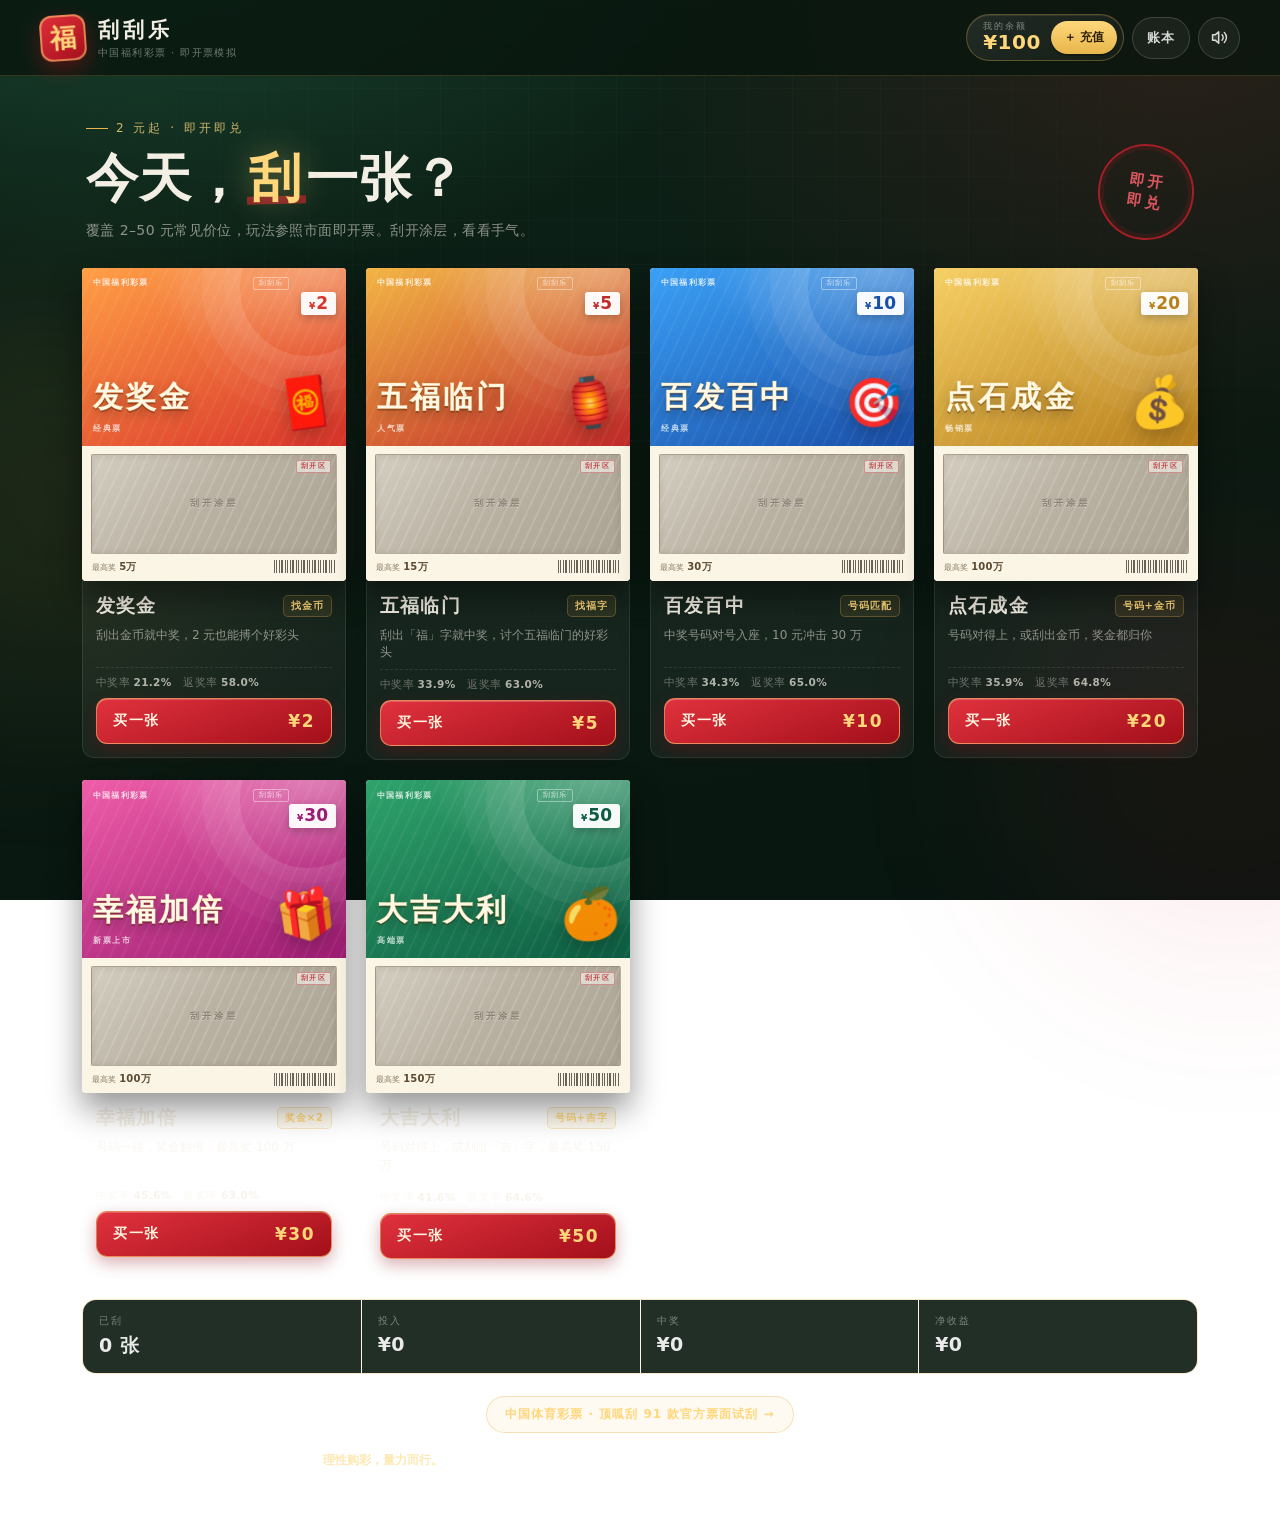
==== commit 929746ca: "feat: 新增体彩顶呱刮 91 款官方票面试刮" ====
--- a/index.html
+++ b/index.html
@@ -74,6 +74,10 @@
       </div>
     </section>
 
+    <p class="cross-link">
+      <a href="./sporttery/">中国体育彩票 · 顶呱刮 91 款官方票面试刮 →</a>
+    </p>
+
     <p class="warn-note">
       <b>理性购彩，量力而行。</b>票种、面值与玩法参考市面常见即开票，图案和概率为模拟，不涉及任何真实交易；未满 18 周岁请勿购买彩票。
     </p>
--- a/styles.css
+++ b/styles.css
@@ -1970,6 +1970,31 @@
     animation-iteration-count: 1 !important;
     transition-duration: 0.01ms !important;
   }
+}
+
+/* 体彩顶呱刮入口 */
+.cross-link {
+  margin: 22px 0 0;
+  text-align: center;
+}
+
+.cross-link a {
+  display: inline-block;
+  padding: 9px 18px;
+  border-radius: 999px;
+  border: 1px solid rgba(232, 182, 76, 0.35);
+  background: rgba(232, 182, 76, 0.08);
+  color: var(--gold-light);
+  font-size: 12px;
+  font-weight: 700;
+  letter-spacing: 1px;
+  text-decoration: none;
+  transition: background 0.15s ease, border-color 0.15s ease;
+}
+
+.cross-link a:hover {
+  background: rgba(232, 182, 76, 0.16);
+  border-color: rgba(232, 182, 76, 0.6);
 }
 
 /* ═══════════════════════════════════════════════════════════
